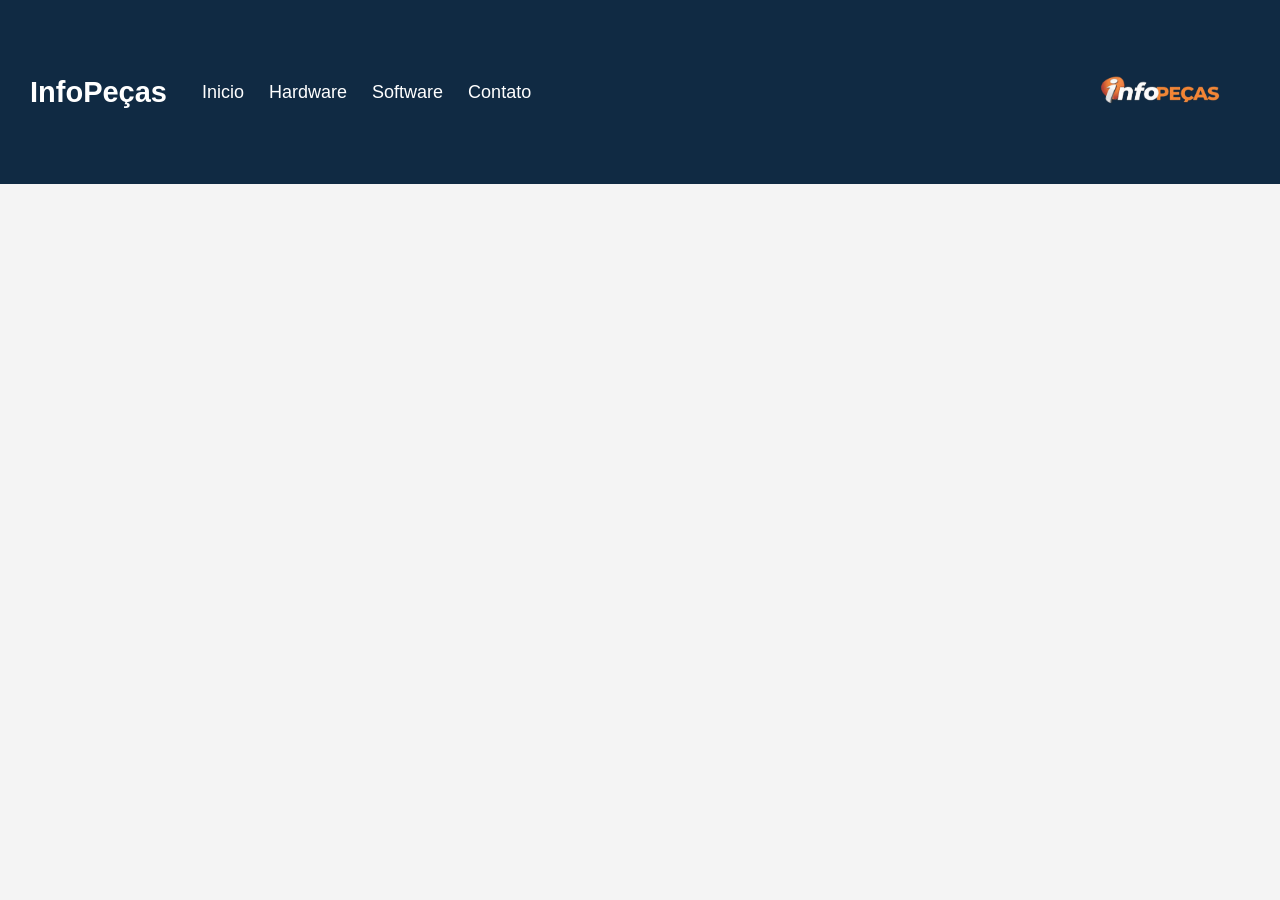
==== index.html @ 5f40e66f "Subindo projeto pela primeira vez" ====
<!DOCTYPE html>
<html lang="pt-BR">
<head>
    <meta charset="UTF-8">
    <meta name="viewport" content="width=device-width, initial-scale=1.0">
    <title>InfoPeças - sua loja na internet</title>
    <link rel="stylesheet" href="style.css">
</head>
<body>
    <header>
        <div class="conteudo-header">
            <div class="menu">
                <h1>InfoPeças</h1>
                <nav>
                    <a href="index.html">Inicio</a>
                    <a href="#">Hardware</a>
                    <a href="#">Software</a>
                    <a href="#">Contato</a>
                </nav>
            </div>
            <div class="logo">
                <img src="Imagem/logo.png" alt="">
            </div>
        </div>
    </header>
    <main>

    </main>
    <footer>

    </footer>
</body>
</html>
---- style.css ----
body{
    margin: 0;
    font-family: Arial, Helvetica, sans-serif;
    background-color: #f4f4f4;
}
header{
    background-color: #102a43;
    color: white;
    padding: 15px 30px;
}
.conteudo-header{
    display: flex;
    justify-content: space-between;
    align-items: center;
}
.menu{
    display: flex;
    align-items: center;
    gap: 35px;
}
h1{
    margin: 0;
    font-size: 29px;
}
nav{
    display: flex;
    gap: 25px;
}
nav a{
    color: white;
    text-decoration: none;
    font-size: 18px;
}
.logo img{
    width: 180px;
    height: 150px;
    object-fit: contain;
}
nav a:hover{
    color: orange;
}
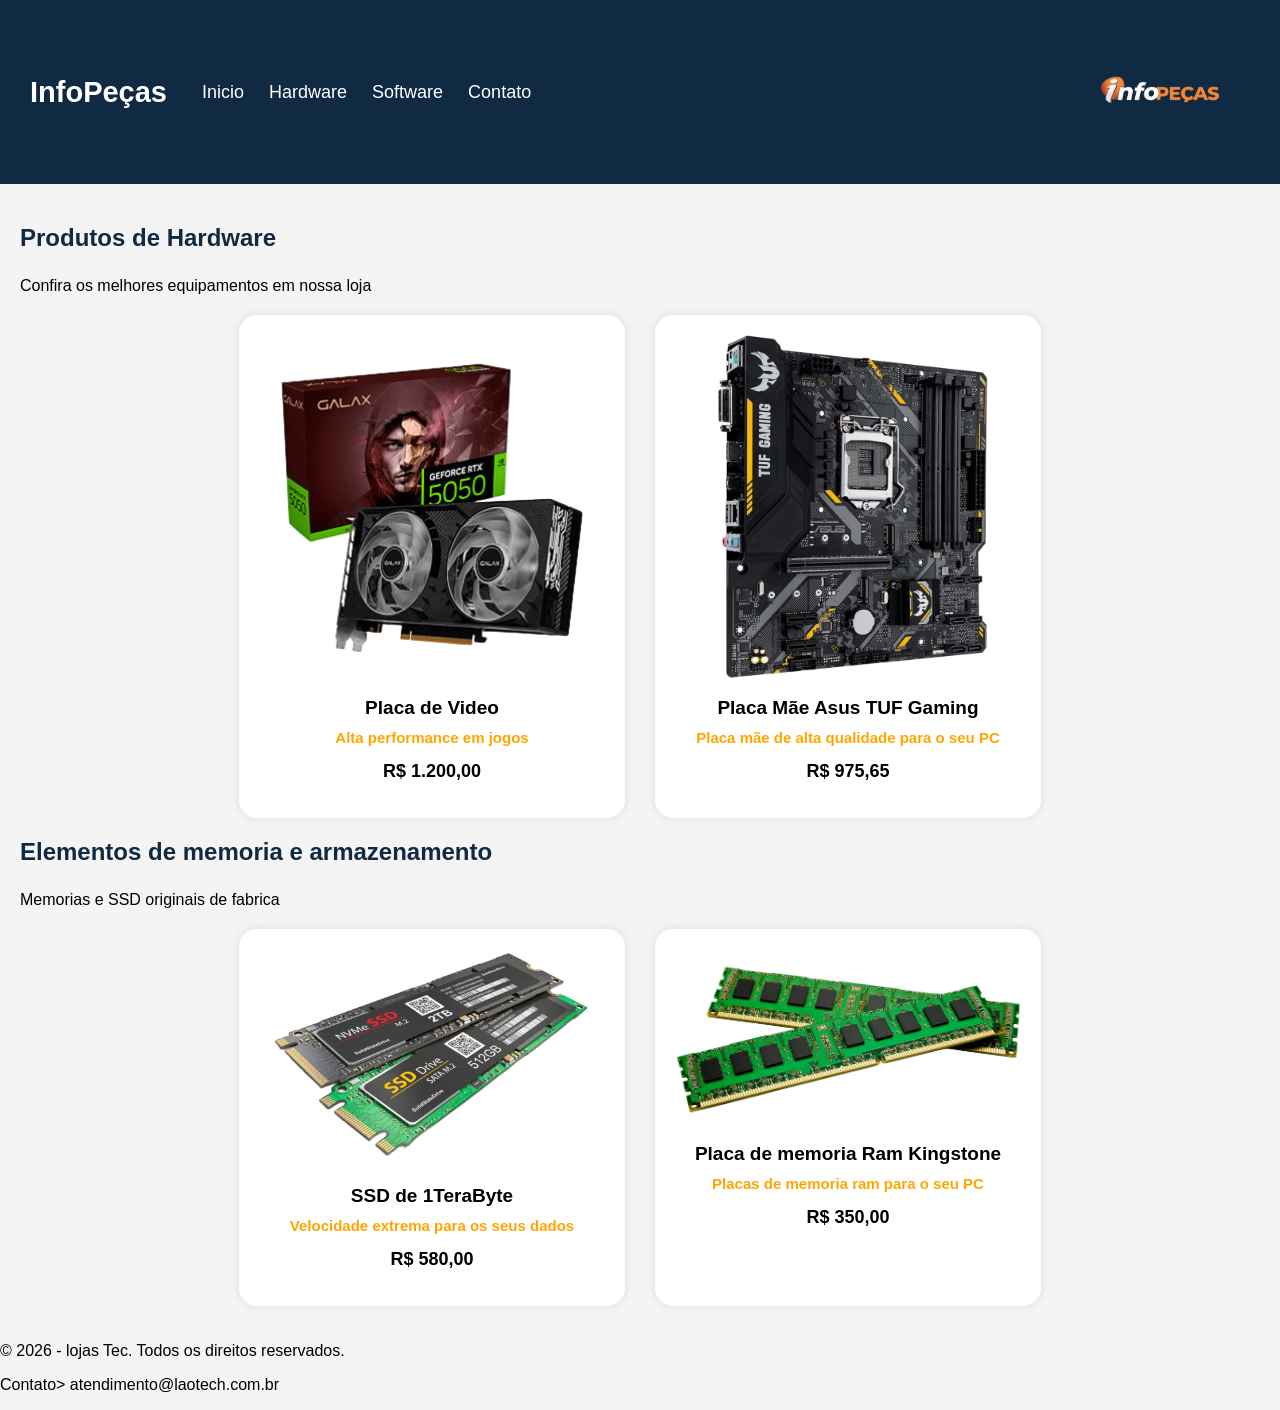
==== commit 94913bdf: "Mudei a main e CSS" ====
--- a/index.html
+++ b/index.html
@@ -24,10 +24,46 @@
         </div>
     </header>
     <main>
-
+        <section id="hardware">
+            <h2>Produtos de Hardware</h2>
+            <p>Confira os melhores equipamentos em nossa loja</p>
+            <div class="produtos">
+                <div class="produto">
+                    <img src="Imagem/placa de video.png" alt="">
+                    <h4>Placa de Video</h4>
+                    <p>Alta performance em jogos</p>
+                    <p id="preco">R$ 1.200,00</p>
+                </div>
+                <div class="produto">
+                    <img src="Imagem/Placa mae.png" alt="">
+                    <h4>Placa Mãe Asus TUF Gaming</h4>
+                    <p>Placa mãe de alta qualidade para o seu PC</p>
+                    <p id="preco">R$ 975,65</p>
+                </div>
+            </div>
+        </section>
+        <section id="hardware">
+            <h2>Elementos de memoria e armazenamento</h2>
+            <p>Memorias e SSD originais de fabrica</p>
+            <div class="produtos">
+                <div class="produto">
+                    <img src="Imagem/SSD.png" alt="">
+                    <h4>SSD de 1TeraByte</h4>
+                    <p>Velocidade extrema para os seus dados</p>
+                    <p id="preco">R$ 580,00</p>
+                </div>
+                <div class="produto">
+                    <img src="Imagem/Memoria ram.png" alt="">
+                    <h4>Placa de memoria Ram Kingstone</h4>
+                    <p>Placas de memoria ram para o seu PC</p>
+                    <p id="preco">R$ 350,00</p>
+                </div>
+            </div>
+        </section>
     </main>
-    <footer>
-
+    <footer class="rodape">
+        <p>&copy; 2026 - lojas Tec. Todos os direitos reservados.</p>
+        <p>Contato> atendimento@laotech.com.br</p>
     </footer>
 </body>
 </html>
--- a/style.css
+++ b/style.css
@@ -39,3 +39,44 @@
 nav a:hover{
     color: orange;
 }
+main{
+    padding: 20px;
+}
+section h2{
+    color: #102a43;
+    background-color: 2px solid #102a43;
+    padding-bottom: 5px;
+}
+.produtos{
+    display: flex;
+    flex-wrap: wrap;
+    gap: 30px;
+    margin-top: 20px;
+    justify-content: center;
+    text-align: center;
+}
+.produto{
+    background-color: white;
+    padding: 18px;
+    border-radius: 18px;
+    box-shadow: 0 0 10px rgba(0, 0, 0, 0.1);
+}
+.produto img{
+    width: 350px;
+    border-radius: 4px;
+}
+.produto h4{
+    margin: 10px 0 6px;
+    font-size: 19px;
+}
+.produto p{
+    font-weight: bold;
+    font-size: 15px;
+    margin-top: 10px;
+    color: orange;
+}
+#preco{
+    font-size: 18px;
+    color: black;
+    font-weight: bold;
+}
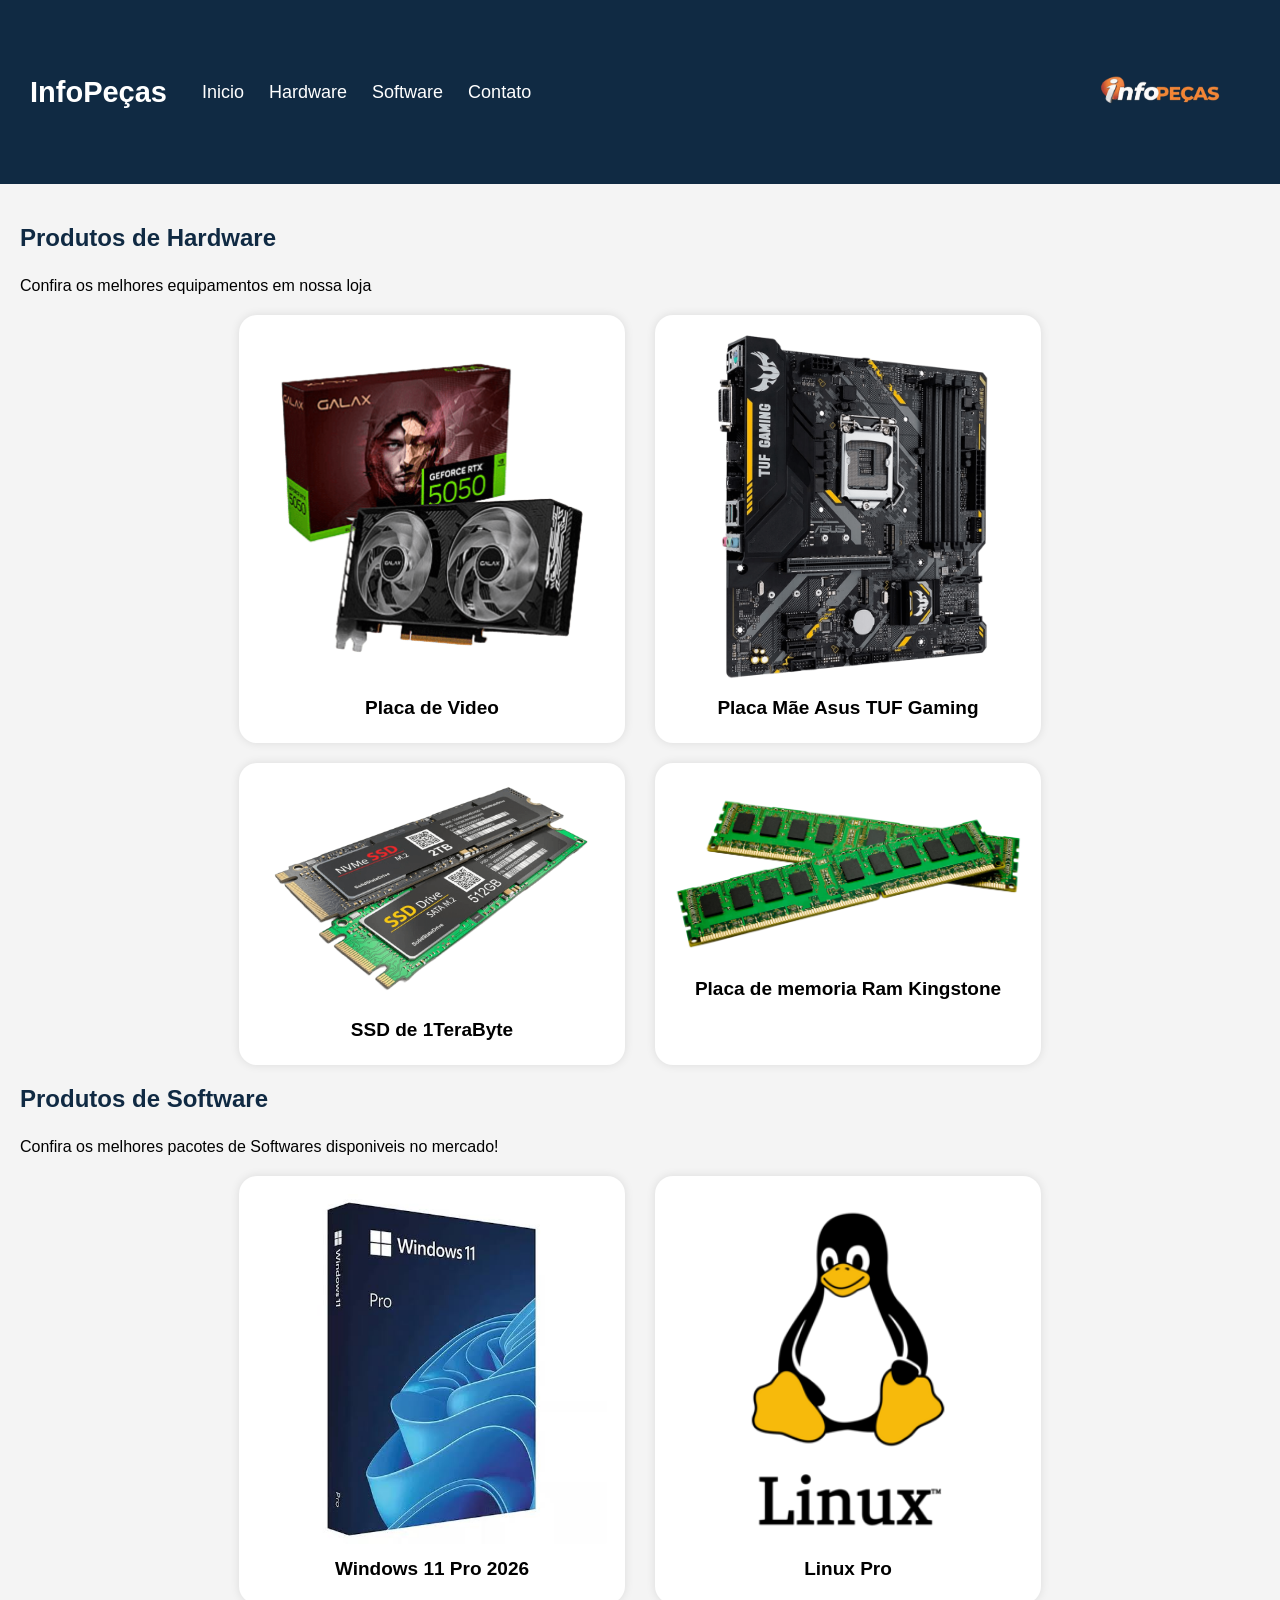
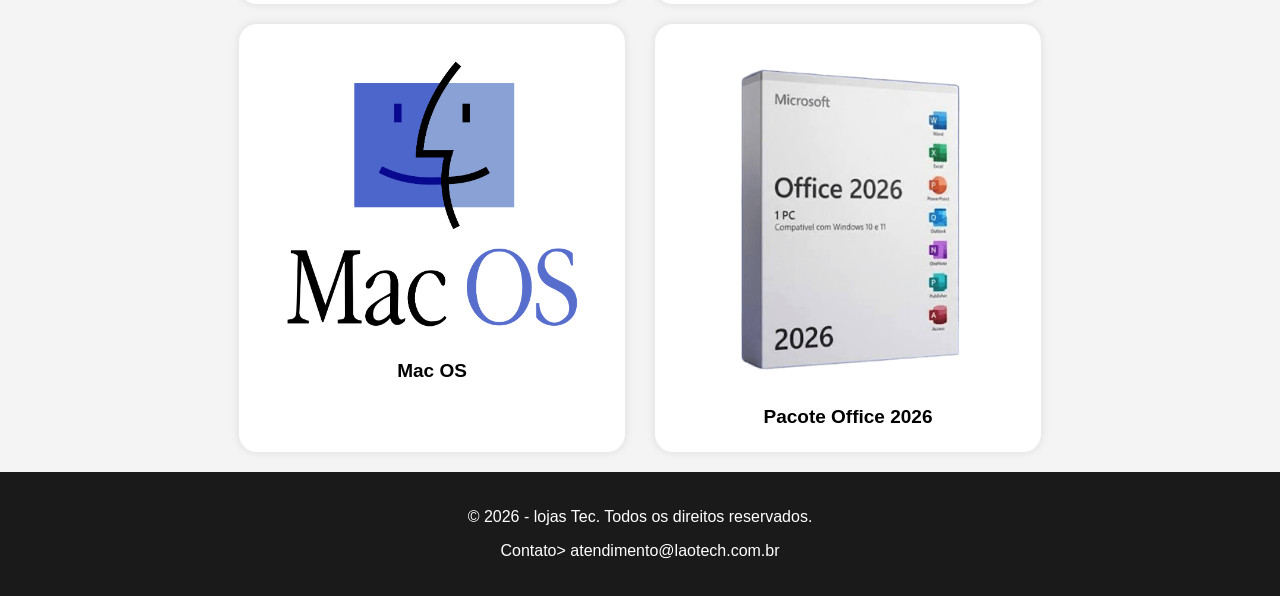
==== commit 244416fe: "Criei a aba contato, hardware, software e alterei index e style." ====
--- a/index.html
+++ b/index.html
@@ -13,9 +13,9 @@
                 <h1>InfoPeças</h1>
                 <nav>
                     <a href="index.html">Inicio</a>
-                    <a href="#">Hardware</a>
-                    <a href="#">Software</a>
-                    <a href="#">Contato</a>
+                    <a href="hardware.html">Hardware</a>
+                    <a href="software.html">Software</a>
+                    <a href="contato.html">Contato</a>
                 </nav>
             </div>
             <div class="logo">
@@ -31,32 +31,48 @@
                 <div class="produto">
                     <img src="Imagem/placa de video.png" alt="">
                     <h4>Placa de Video</h4>
-                    <p>Alta performance em jogos</p>
-                    <p id="preco">R$ 1.200,00</p>
                 </div>
                 <div class="produto">
                     <img src="Imagem/Placa mae.png" alt="">
                     <h4>Placa Mãe Asus TUF Gaming</h4>
-                    <p>Placa mãe de alta qualidade para o seu PC</p>
-                    <p id="preco">R$ 975,65</p>
                 </div>
             </div>
         </section>
         <section id="hardware">
-            <h2>Elementos de memoria e armazenamento</h2>
-            <p>Memorias e SSD originais de fabrica</p>
             <div class="produtos">
                 <div class="produto">
                     <img src="Imagem/SSD.png" alt="">
                     <h4>SSD de 1TeraByte</h4>
-                    <p>Velocidade extrema para os seus dados</p>
-                    <p id="preco">R$ 580,00</p>
                 </div>
                 <div class="produto">
                     <img src="Imagem/Memoria ram.png" alt="">
                     <h4>Placa de memoria Ram Kingstone</h4>
-                    <p>Placas de memoria ram para o seu PC</p>
-                    <p id="preco">R$ 350,00</p>
+                </div>
+            </div>
+        </section>
+         <section id="hardware">
+            <h2>Produtos de Software</h2>
+            <p>Confira os melhores pacotes de Softwares disponiveis no mercado!</p>
+            <div class="produtos">
+                <div class="produto">
+                    <img src="Imagem/Windows 11pro.jpg" alt="">
+                    <h4>Windows 11 Pro 2026</h4>
+                </div>
+                <div class="produto">
+                    <img src="Imagem/linux.png" alt="">
+                    <h4>Linux Pro</h4>
+                </div>
+            </div>
+        </section>
+        <section id="hardware">
+            <div class="produtos">
+                <div class="produto">
+                    <img src="Imagem/MacOs.png" alt="">
+                    <h4>Mac OS</h4>
+                </div>
+                <div class="produto">
+                    <img src="Imagem/Pacote Office 2026.png" alt="">
+                    <h4>Pacote Office 2026</h4>
                 </div>
             </div>
         </section>
--- a/style.css
+++ b/style.css
@@ -79,4 +79,33 @@
     font-size: 18px;
     color: black;
     font-weight: bold;
+}
+.rodape{
+    background-color: #1a1a1a;
+    color: white;
+    text-align: center;
+    padding: 20px;
+}
+@media(max-width: 600px){
+    header{
+        padding: 20px;
+    }
+    nav{
+        display: inline-block;
+        margin: 8px;
+        gap: 15px;
+    }
+    main{
+        padding: 15px;
+    }
+    .produto{
+        width: 100%;
+        max-width: 32px;
+    }
+    .produto img{
+        width: 100%;
+        height: 170px;
+        display: block;
+        border-radius: 5px;
+    }
 }
